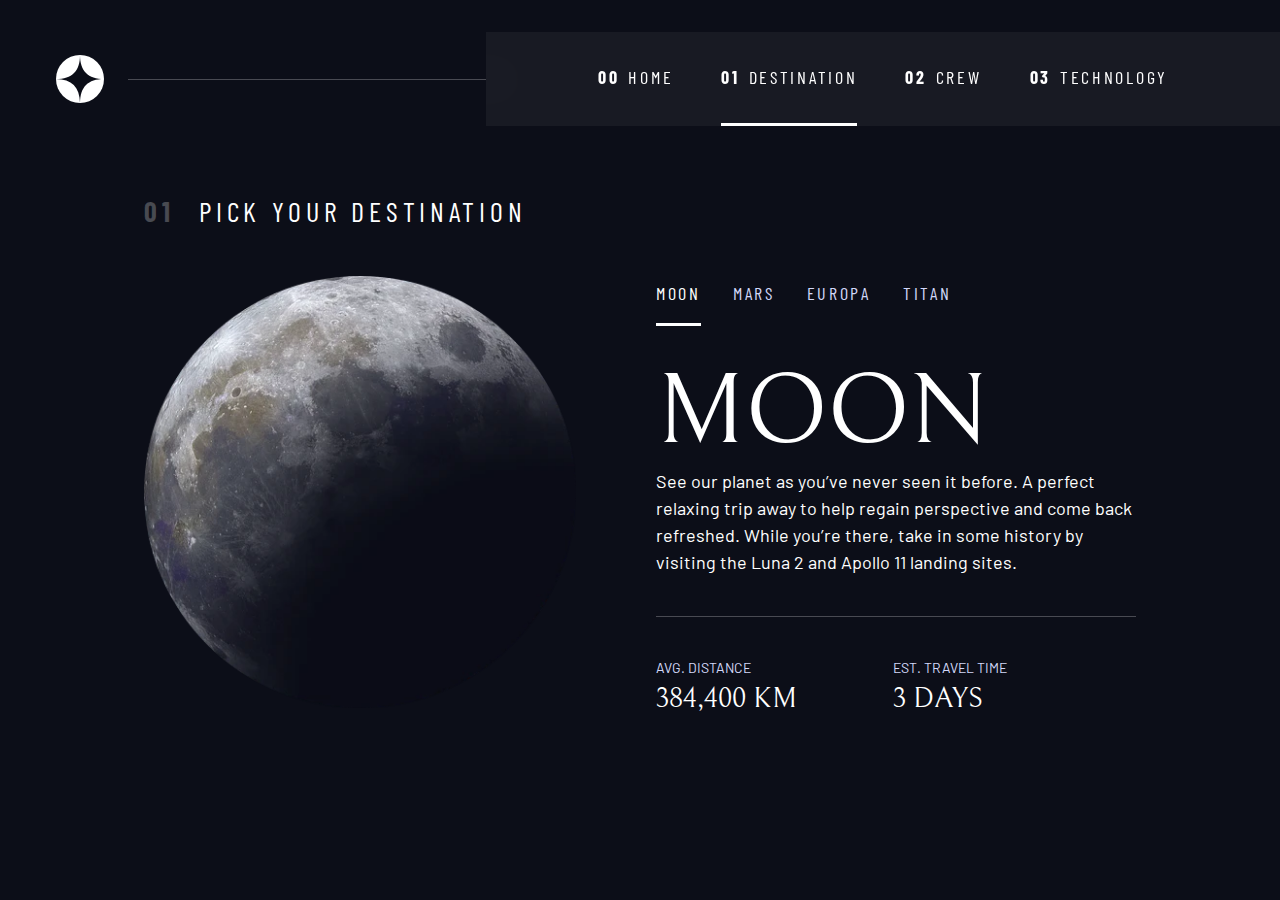
==== destination.html @ 4611977f "added via github desktop" ====
<!DOCTYPE html>
<html lang="en">
<head>
  <meta charset="UTF-8">
  <meta name="viewport" content="width=device-width, initial-scale=1.0">

  <link rel="icon" type="image/png" sizes="32x32" href="./assets/favicon-32x32.png">
  <!-- Google fonts -->
  <link rel="preconnect" href="https://fonts.googleapis.com">
  <link rel="preconnect" href="https://fonts.gstatic.com" crossorigin>
  <link href="https://fonts.googleapis.com/css2?family=Barlow+Condensed:wght@400;700&family=Bellefair&family=Barlow:wght@400;700&display=swap"
      rel="stylesheet">
      
  <!-- Our custom CSS -->
  <link rel="stylesheet" href="style.css">
  <title>Frontend Mentor | Space tourism website</title>
  <script src="index.js" defer></script>
</head>

<body class="destination">
  <a class="skip-to-content" href="#main">Explore Mars</a>
  <header class="primary-header flex">
    <div>
      <img src="./assets/shared/logo.svg" alt="space tourism logo" class="logo">
    </div>
    <button class="mobile-nav-toggle" aria-controls="primary-navigation"><span class="sr-only" aria-expanded="false">Menu</span></button>
    <nav>
        <ul id="primary-navigation" data-visible="false" class="primary-navigation underline-indicators flex">
            <li ><a class="ff-sans-cond uppercase text-white letter-spacing-2" href="index.html"><span aria-hidden="true">00</span>Home</a>
            <li class="active"><a class="ff-sans-cond uppercase text-white letter-spacing-2" href="destination.html"><span aria-hidden="true">01</span>Destination</a>
            <li><a class="ff-sans-cond uppercase text-white letter-spacing-2" href="crew-commander.html"><span aria-hidden="true">02</span>Crew</a>
            <li><a class="ff-sans-cond uppercase text-white letter-spacing-2" href="technology.html"><span aria-hidden="true">03</span>Technology</a>
        </ul>
    </nav>
  </header>
  
  <main id="main" class="grid-container grid-container--destination flow">
    <h1 class="numbered-title"><span aria-hidden="true">01</span> Pick your destination</h1>

    <img src="assets/image-moon.webp" alt="the moon">

    <div class="tab-list underline-indicators flex">
        <button aria-selected="true" class="uppercase ff-sans-cond text-accent bg-dark letter-spacing-2">Moon</button>
        <button aria-selected="false" class="uppercase ff-sans-cond text-accent bg-dark letter-spacing-2">Mars</button>
        <button aria-selected="false" class="uppercase ff-sans-cond text-accent bg-dark letter-spacing-2">Europa</button>
        <button aria-selected="false" class="uppercase ff-sans-cond text-accent bg-dark letter-spacing-2">Titan</button>
    </div>

    <article class="destination-info">
      <h2 class="fs-800 uppercase ff-serif">Moon</h2>

      <p>See our planet as you’ve never seen it before. A perfect relaxing trip away to help 
      regain perspective and come back refreshed. While you’re there, take in some history 
      by visiting the Luna 2 and Apollo 11 landing sites.</p>
      
      <div class="destination-meta flex">
        <div>
          <h3 class="text-accent fs-200 uppercase">Avg. distance</h3>
          <p class="fs-500 ff-serif uppercase">384,400 km</p>
        </div>
        <div>
          <h3 class="text-accent fs-200 uppercase">Est. travel time</h3>
          <p class="fs-500 ff-serif uppercase">3 days</p>
        </div>
      </div>
      
    </article>
  </main>

</body>
</html>
---- style.css ----
/* ------------------- */
/* Custom properties   */
/* ------------------- */

:root {
    /* colors */
    --clr-dark: 230 35% 7%;
    --clr-light: 231 77% 90%;
    --clr-white: 0 0% 100%;
    
    /* font-sizes */
    --fs-900: clamp(5rem, 8vw + 1rem, 9.375rem);
    --fs-800: 3.5rem;
    --fs-700: 1.5rem;
    --fs-600: 1rem;
    --fs-500: 1rem;
    --fs-400: 0.9375rem;
    --fs-300: 1rem;
    --fs-200: 0.875rem;
    
    /* font-families */
    --ff-serif: "Bellefair", serif;
    --ff-sans-cond: "Barlow Condensed", sans-serif;
    --ff-sans-normal: "Barlow", sans-serif;
}

@media (min-width: 35em) {
    :root {
        --fs-800: 5rem;
        --fs-700: 2.5rem;
        --fs-500: 1.25rem;
        --fs-600: 1.5rem;
        --fs-400: 1rem;
    }
}

@media (min-width: 45em) {
    :root {
        /* font-sizes */
        --fs-800: 6.25rem;
        --fs-700: 3.5rem;
        --fs-600: 2rem;
        --fs-500: 1.75rem;
        --fs-400: 1.125rem;
    }
}


/* ------------------- */
/* Reset               */
/* ------------------- */

/* https://piccalil.li/blog/a-modern-css-reset/ */

/* Box sizing */
*,
*::before,
*::after {
    box-sizing: border-box;
}

/* Reset margins */
body,
h1,
h2,
h3,
h4,
h5,
p,
figure,
picture {
    margin: 0; 
}

h1,
h2,
h3,
h4,
h5,
h6,
p {
    font-weight: 400;
}

/* set up the body */
body {
    font-family: var(--ff-sans-normal);
    font-size: var(--fs-400);
    color: hsl( var(--clr-white) );
    background-color: hsl( var(--clr-dark) );
    line-height: 1.5;
    min-height: 100vh;
    display: grid;
    grid-template-rows: min-content 1fr;
   
    overflow-x: hidden;
}

/* make images easier to work with */
img,
picutre {
    max-width: 100%;
    display: block;
}

/* make form elements easier to work with */
input,
button,
textarea,
select {
    font: inherit;
}

/* remove animations for people who've turned them off */
@media (prefers-reduced-motion: reduce) {  
  *,
  *::before,
  *::after {
    animation-duration: 0.01ms !important;
    animation-iteration-count: 1 !important;
    transition-duration: 0.01ms !important;
    scroll-behavior: auto !important;
  }
}


/* ------------------- */
/* Utility classes     */
/* ------------------- */

/* general */

.flex {
    display: flex;
    gap: var(--gap, 1rem);
}

.grid {
    display: grid;
    gap: var(--gap, 1rem);
}

.d-block {
    display: block;
}

.flow > *:where(:not(:first-child)) {
    margin-top: var(--flow-space, 1rem);
}

.container {
    padding-inline: 2em;
    margin-inline: auto;
    max-width: 80rem;
}

.sr-only {
  position: absolute; 
  width: 1px;
  height: 1px;
  padding: 0;
  margin: -1px; 
  overflow: hidden;
  clip: rect(0, 0, 0, 0);
  white-space: nowrap; 
  border: 0;
}

.skip-to-content {
    position: absolute;
    z-index: 2222;
    background-color: hsl( var(--clr-white) / .05);
    backdrop-filter: blur(1.5rem);
    color: hsl( var(--clr-white) );
    padding: .5em 1em;
    margin-inline: auto;
    transform: translateY(-100%);
    transition: 250ms ease-in;
}

.skip-to-content:focus {
    transform: translateY(0);
   
}

/* colors */

.bg-dark { background-color: hsl( var(--clr-dark) );}
.bg-accent { background-color: hsl( var(--clr-light) );}
.bg-white { background-color: hsl( var(--clr-white) );}

.text-dark { color: hsl( var(--clr-dark) );}
.text-accent { color: hsl( var(--clr-light) );}
.text-white { color: hsl( var(--clr-white) );}

/* typography */

.ff-serif { font-family: var(--ff-serif); } 
.ff-sans-cond { font-family: var(--ff-sans-cond); } 
.ff-sans-normal { font-family: var(--ff-sans-normal); } 

.letter-spacing-1 { letter-spacing: 4.75px; } 
.letter-spacing-2 { letter-spacing: 2.7px; } 
.letter-spacing-3 { letter-spacing: 2.35px; } 

.uppercase { text-transform: uppercase; }

.fs-900 { font-size: var(--fs-900); }
.fs-800 { font-size: var(--fs-800); }
.fs-700 { font-size: var(--fs-700); }
.fs-600 { font-size: var(--fs-600); }
.fs-500 { font-size: var(--fs-500); }
.fs-400 { font-size: var(--fs-400); }
.fs-300 { font-size: var(--fs-300); }
.fs-200 { font-size: var(--fs-200); }

.fs-900,
.fs-800,
.fs-700,
.fs-600 {
    line-height: 1.1;
}

.numbered-title {
    font-family: var(--ff-sans-cond);
    font-size: var(--fs-500);
    text-transform: uppercase;
    letter-spacing: 4.72px; 
}

.numbered-title span {
    margin-right: .5em;
    font-weight: 700;
    color: hsl( var(--clr-white) / .25);
}


/* ------------------- */
/* Compontents         */
/* ------------------- */

.large-button {
    font-size: 2rem;
    position: relative;
    z-index: 1;
    display: inline-grid;
    place-items: center;
    padding: 0 2em;
    border-radius: 50%;
    aspect-ratio: 1;
    text-decoration: none;
}

.large-button::after {
    content: '';
    position: absolute;
    z-index: -1;
    width: 100%;
    height: 100%;
    background: hsl( var(--clr-white) / .1);
    border-radius: 50%;
    opacity: 0;
    transition: opacity 500ms linear, transform 750ms ease-in-out;
}
 
.large-button:hover::after,
.large-button:focus::after {
    opacity: 1;
    transform: scale(1.5);
}

/* Primary header */

.logo {
    margin: 1.5rem clamp(1.5rem, 5vw, 3.5rem);
}

.primary-header {
    justify-content: space-between;
    align-items: center;
}

.primary-navigation {
    --gap: clamp(1.5rem, 5vw, 3rem);
    --underline-gap: 2rem;
    list-style: none;
    padding: 0;
    margin: 0;
    background: hsl( var(--clr-dark) / .90);
}

.primary-navigation >:last-child {
    justify-content: end;
}

.primary-navigation a {
    text-decoration: none;
}

.primary-navigation a > span {
    font-weight: 700;
    margin-right: .5em;
}

@supports (backdrop-filter: blur(1.5rem)) {
    .primary-navigation {
        background: hsl( var(--clr-white) / .05);
        backdrop-filter: blur(1.5rem);
    }
}

.mobile-nav-toggle {
    display: none;
}


@media (max-width: 35rem) {
    .primary-navigation {
    --underline-gap: .5rem;
    position: fixed;
    z-index: 1000;
    inset: 0 0 0 30%;
    padding: min(20rem, 15vh) 2rem;
    flex-direction: column;
    transform: translateX(100%);
    transition: 500ms ease-in-out;
    }

    .primary-navigation[data-visible = "true"] {
        transform: translateX(0%);
    }

    .mobile-nav-toggle {
        display: block;
        position: absolute;
        z-index: 2000;
        top: 2rem;
        right: 1rem;
        background: transparent;
        background-image: url(./assets/shared/icon-hamburger.svg);
        background-repeat: no-repeat;
        background-position: center;
        width: 1.5rem;
        aspect-ratio: 1;
        border: 0;
    }

    .mobile-nav-toggle[aria-expanded="true"]{
        background-image: url(./assets/shared/close.svg);
    }
}

@media (min-width: 35em) {
    .primary-navigation {
        padding-inline: clamp(3rem, 10vw, 7rem)
    }
}

@media (min-width: 35em) and (max-width: 49.999em) {
    .primary-navigation a > span {
        display: none;
    }
}

@media (min-width: 50em) {

    .primary-header::after {
        content: '';
        display: block;
        position: relative;
        height: 1px;
        width: 100%;
        margin-right: -3rem;
        background: hsl( var(--clr-white) / .25);
        order: 1;
    }

    nav {
        order: 2;
    }

    .primary-navigation {
        margin-block: 2rem;
    }
}

.underline-indicators > * {
    cursor: pointer;
    padding: var(--underline-gap, 1rem) 0;
    border: 0;
    border-bottom: .2rem solid hsl( var(--clr-white) / 0 );
}

.underline-indicators > *:focus {
    border-color: hsl( var(--clr-white) / .5);
}

@media (hover: hover) {
    .underline-indicators > *:hover{
        border-color: hsl( var(--clr-white) / .5);
    }
}

    .underline-indicators > .active,
    .underline-indicators > [aria-selected="true"] {
        color: hsl( var(--clr-white) / 1);
        border-color: hsl( var(--clr-white) / 1); 
    }

.tab-list {
    --gap: 2rem;
}

.dot-indicators > * {
    cursor: pointer;
    border: 0;
    border-radius: 50%;
    padding: .5em;
    background-color: hsl( var(--clr-white) / .25);
}
 
.dot-indicators > *:hover,
.dot-indicators > *:focus { 
    background-color: hsl( var(--clr-white) / .5);
}

.dot-indicators > [aria-selected="true"] {
    background-color: hsl( var(--clr-white) / 1); 
}

/* ------------------- */
/* Page specific background      */
/* ------------------- */
body {
    background-size: cover;
    background-position: bottom center;
}
/* home */

.home {
    background-image: url(./assets/shared/bgdesktop.jpg);
}

@media (min-width: 35rem) {
    .home {
        background-position: center center;
    }
}

/* ------------------- */
/*       Layout        */
/* ------------------- */


.grid-container {
    text-align: center;
    display: grid;
    place-items: center;
    padding-inline: 1rem;
    padding-bottom: 4rem;
}

.grid-container p:not([class]) {
    max-width: 50ch;
}

.numbered-title {
    grid-area: title;
}

/* destination layout */

.grid-container--destination {
    --flow-space: 2rem;
    grid-template-areas: 
        'title'
        'image'
        'tabs'
        'content'
}

.grid-container--destination > .numbered-title {
    grid-area: title;
}

.grid-container--destination > img {
    grid-area: image;
    max-width: 60%;
}

.grid-container--destination > .tab-list {
    grid-area: tabs;

}

.grid-container--destination > .destination-info {
    grid-area: content;
    
}

.destination-meta {
    flex-direction: column;
    border-top: 1px solid hsl( var(--clr-white) / .25);
    padding-top: 2.5rem;
    margin-top: 2.5rem;
}

.destination-meta p {
    font-size: 1.75rem;
}

@media (min-width: 35em){
    .numbered-title {
        justify-self: start;
        margin-top: 2rem;
    }

    .destination-meta {
        flex-direction: row;
        justify-content: space-evenly;
    }
    
}

/* The crew layout */

.grid-container--crew {
    --flow-space: 2rem;
    grid-template-areas: 
        'title'
        'image'
        'dots'
        'content';
}

.grid-container--crew > img {
    grid-area: image;
    max-width: 60%;
}

.grid-container--crew > .dot-indicators {
    grid-area: dots;
}

.grid-container--crew > .crew-info {
    grid-area: content;
}

@media (min-width: 45em) {
    .grid-container {
        text-align: left;
        column-gap: var(--container-gap, 2rem);
        grid-template-columns: minmax(2rem, 1fr) repeat(2, minmax(0, 30rem)) minmax(2rem, 1fr);
    }
    
    .grid-container--home > *:first-child {
        grid-column: 2;
    }

    .grid-container--home > *:last-child {
        grid-column: 3;
    }

    .grid-container--home {
        padding-bottom: max(6rem, 20vh);
        align-items: end;
    }

    .grid-container--destination {
        justify-items: start;
        align-content: start;
        grid-template-areas: 
            '. title title .'
            '. image tabs .'
            '. image content .';
            
    }

    .grid-container--destination > img {
        max-width: 90%;
    }

    .destination-meta {
        --gap: min(8vw, 6rem);
        justify-content: start;
    }

}
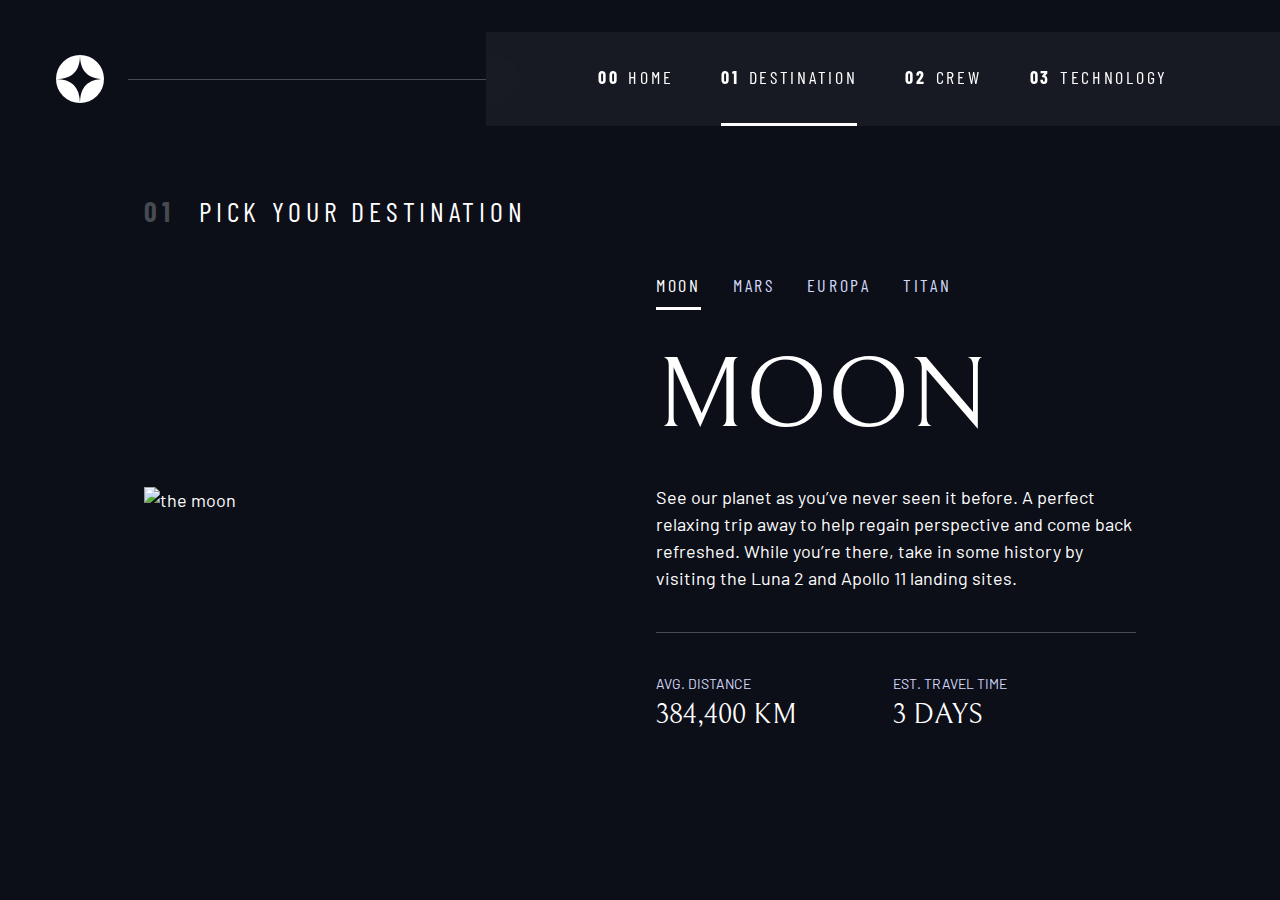
==== commit 7a7a7413: "added via github desktop" ====
--- a/destination.html
+++ b/destination.html
@@ -14,7 +14,8 @@
   <!-- Our custom CSS -->
   <link rel="stylesheet" href="style.css">
   <title>Frontend Mentor | Space tourism website</title>
-  <script src="index.js" defer></script>
+  <script src="navigation.js" defer></script>
+  <script src="tabs.js" defer></script>
 </head>
 
 <body class="destination">
@@ -28,7 +29,7 @@
         <ul id="primary-navigation" data-visible="false" class="primary-navigation underline-indicators flex">
             <li ><a class="ff-sans-cond uppercase text-white letter-spacing-2" href="index.html"><span aria-hidden="true">00</span>Home</a>
             <li class="active"><a class="ff-sans-cond uppercase text-white letter-spacing-2" href="destination.html"><span aria-hidden="true">01</span>Destination</a>
-            <li><a class="ff-sans-cond uppercase text-white letter-spacing-2" href="crew-commander.html"><span aria-hidden="true">02</span>Crew</a>
+            <li><a class="ff-sans-cond uppercase text-white letter-spacing-2" href="crew.html"><span aria-hidden="true">02</span>Crew</a>
             <li><a class="ff-sans-cond uppercase text-white letter-spacing-2" href="technology.html"><span aria-hidden="true">03</span>Technology</a>
         </ul>
     </nav>
@@ -36,17 +37,30 @@
   
   <main id="main" class="grid-container grid-container--destination flow">
     <h1 class="numbered-title"><span aria-hidden="true">01</span> Pick your destination</h1>
-
-    <img src="assets/image-moon.webp" alt="the moon">
-
-    <div class="tab-list underline-indicators flex">
-        <button aria-selected="true" class="uppercase ff-sans-cond text-accent bg-dark letter-spacing-2">Moon</button>
-        <button aria-selected="false" class="uppercase ff-sans-cond text-accent bg-dark letter-spacing-2">Mars</button>
-        <button aria-selected="false" class="uppercase ff-sans-cond text-accent bg-dark letter-spacing-2">Europa</button>
-        <button aria-selected="false" class="uppercase ff-sans-cond text-accent bg-dark letter-spacing-2">Titan</button>
+    
+    <picture id="moon-image">
+      <img src="assets/shared/image-moon.webp" alt="the moon">
+    </picture>
+    <picture hidden id="mars-image">
+      <img src="assets/shared/image-mars.webp" alt="the planet mars">
+    </picture>
+    <picture hidden id="europa-image">
+      <img src="assets/shared/image-europa.webp" alt="the planet europa">
+    </picture>
+    <picture hidden id="titan-image">
+      <img src="assets/shared/image-titan.webp" alt="the moon titan">
+    </picture>
+    
+    
+    <div class="tab-list underline-indicators flex" role="tablist" aria-label="destination list">
+        <button aria-selected="true" role="tab" aria-controls="moon-tab" class="uppercase ff-sans-cond text-accent letter-spacing-2" tabindex="0" data-image="moon-image">Moon</button>
+        <button aria-selected="false" role="tab" aria-controls="mars-tab" class="uppercase ff-sans-cond text-accent letter-spacing-2" tabindex="-1" data-image="mars-image">Mars</button>
+        <button aria-selected="false" role="tab" aria-controls="europa-tab" class="uppercase ff-sans-cond text-accent letter-spacing-2" tabindex="-1" data-image="europa-image">Europa</button>
+        <button aria-selected="false" role="tab" aria-controls="titan-tab" class="uppercase ff-sans-cond text-accent letter-spacing-2" tabindex="-1" data-image="titan-image">Titan</button>
     </div>
 
-    <article class="destination-info">
+    <!-- The moon -->
+    <article class="destination-info flow" id="moon-tab" tabindex="0" role="tabpanel">
       <h2 class="fs-800 uppercase ff-serif">Moon</h2>
 
       <p>See our planet as you’ve never seen it before. A perfect relaxing trip away to help 
@@ -56,14 +70,73 @@
       <div class="destination-meta flex">
         <div>
           <h3 class="text-accent fs-200 uppercase">Avg. distance</h3>
-          <p class="fs-500 ff-serif uppercase">384,400 km</p>
+          <p class="ff-serif uppercase">384,400 km</p>
         </div>
         <div>
           <h3 class="text-accent fs-200 uppercase">Est. travel time</h3>
-          <p class="fs-500 ff-serif uppercase">3 days</p>
+          <p class="ff-serif uppercase">3 days</p>
         </div>
       </div>
+    </article>
+    
+    <!-- Mars -->
+    <article hidden class="destination-info flow" id="mars-tab" tabindex="0"  role="tabpanel">
+      <h2 class="fs-800 uppercase ff-serif">Mars</h2>
+
+      <p>Don’t forget to pack your hiking boots. You’ll need them to tackle Olympus Mons, 
+  the tallest planetary mountain in our solar system. It’s two and a half times 
+  the size of Everest!</p>
       
+      <div class="destination-meta flex">
+        <div>
+          <h3 class="text-accent fs-200 uppercase">Avg. distance</h3>
+          <p class="ff-serif uppercase">225 mil. km</p>
+        </div>
+        <div>
+          <h3 class="text-accent fs-200 uppercase">Est. travel time</h3>
+          <p class="ff-serif uppercase">9 months</p>
+        </div>
+      </div>
+    </article>
+    
+    <!-- Europa -->
+    <article hidden class="destination-info flow" id="europa-tab" tabindex="0"  role="tabpanel">
+      <h2 class="fs-800 uppercase ff-serif">Europa</h2>
+
+      <p>The smallest of the four Galilean moons orbiting Jupiter, Europa is a 
+  winter lover’s dream. With an icy surface, it’s perfect for a bit of 
+  ice skating, curling, hockey, or simple relaxation in your snug 
+  wintery cabin.</p>
+      <div class="destination-meta flex">
+        <div>
+          <h3 class="text-accent fs-200 uppercase">Avg. distance</h3>
+          <p class="ff-serif uppercase">628 mil. km</p>
+        </div>
+        <div>
+          <h3 class="text-accent fs-200 uppercase">Est. travel time</h3>
+          <p class="ff-serif uppercase">3 years</p>
+        </div>
+      </div>
+    </article>
+    
+    <!-- Titan -->
+    <article hidden class="destination-info flow" id="titan-tab" tabindex="0"  role="tabpanel">
+      <h2 class="fs-800 uppercase ff-serif">Titan</h2>
+
+      <p>The only moon known to have a dense atmosphere other than Earth, Titan 
+  is a home away from home (just a few hundred degrees colder!). As a 
+  bonus, you get striking views of the Rings of Saturn.</p>
+      
+      <div class="destination-meta flex">
+        <div>
+          <h3 class="text-accent fs-200 uppercase">Avg. distance</h3>
+          <p class="ff-serif uppercase">1.6 bil. km</p>
+        </div>
+        <div>
+          <h3 class="text-accent fs-200 uppercase">Est. travel time</h3>
+          <p class="ff-serif uppercase">7 years</p>
+        </div>
+      </div>
     </article>
   </main>
 
--- a/style.css
+++ b/style.css
@@ -92,7 +92,6 @@
     min-height: 100vh;
     display: grid;
     grid-template-rows: min-content 1fr;
-   
     overflow-x: hidden;
 }
 
@@ -147,6 +146,11 @@
 .flow > *:where(:not(:first-child)) {
     margin-top: var(--flow-space, 1rem);
 }
+
+.flow--space-small {
+    --flow-space: .5rem;
+}
+
 
 .container {
     padding-inline: 2em;
@@ -386,9 +390,10 @@
 
 .underline-indicators > * {
     cursor: pointer;
-    padding: var(--underline-gap, 1rem) 0;
+    padding: var(--underline-gap, .5rem) 0;
     border: 0;
     border-bottom: .2rem solid hsl( var(--clr-white) / 0 );
+    background-color: transparent;
 }
 
 .underline-indicators > *:focus {
@@ -438,15 +443,31 @@
 /* home */
 
 .home {
-    background-image: url(./assets/shared/bgdesktop.jpg);
+    background-image: url(./assets/shared/bgmobile.jpg);
 }
 
 @media (min-width: 35rem) {
     .home {
+        background-image: url(./assets/shared/bgtablet.jpg);
         background-position: center center;
     }
 }
 
+@media (min-width: 45rem) {
+    .home {
+        background-image: url(./assets/shared/bgdesktop.jpg);
+        background-position: center center;
+    }
+}
+
+/* destination */
+
+    .destination {
+        background-image: url(./assets/shared/);
+        background-position: center;
+    }
+
+    
 /* ------------------- */
 /*       Layout        */
 /* ------------------- */
@@ -483,7 +504,7 @@
     grid-area: title;
 }
 
-.grid-container--destination > img {
+.grid-container--destination > picture {
     grid-area: image;
     max-width: 60%;
 }
@@ -509,18 +530,7 @@
     font-size: 1.75rem;
 }
 
-@media (min-width: 35em){
-    .numbered-title {
-        justify-self: start;
-        margin-top: 2rem;
-    }
-
-    .destination-meta {
-        flex-direction: row;
-        justify-content: space-evenly;
-    }
-    
-}
+
 
 /* The crew layout */
 
@@ -533,9 +543,10 @@
         'content';
 }
 
-.grid-container--crew > img {
+.grid-container--crew > picture {
     grid-area: image;
     max-width: 60%;
+    border-bottom: 1px solid hsl( var(--clr-white) / .1)
 }
 
 .grid-container--crew > .dot-indicators {
@@ -544,6 +555,32 @@
 
 .grid-container--crew > .crew-info {
     grid-area: content;
+}
+
+.crew-info h2 {
+    color: hsl( var(--clr-white) / .5);
+}
+
+@media (min-width: 35em){
+    .numbered-title {
+        justify-self: start;
+        margin-top: 2rem;
+    }
+
+    .destination-meta {
+        flex-direction: row;
+        justify-content: space-evenly;
+    }
+    
+    .grid-container--crew {
+        padding-bottom: 0;
+        grid-template-areas: 
+            'title'
+            'content'
+            'dots'
+            'image';
+    }
+
 }
 
 @media (min-width: 45em) {
@@ -576,8 +613,9 @@
             
     }
 
-    .grid-container--destination > img {
-        max-width: 90%;
+    .grid-container--destination > picture, 
+    .grid-container--crew > picture{
+        max-width: 80%;
     }
 
     .destination-meta {
@@ -585,5 +623,18 @@
         justify-content: start;
     }
 
-}
-
+    .grid-container--crew {
+        grid-template-areas: 
+            '. title image .'
+            '. content image .'
+            '. dots image .';
+    }
+
+    .grid-container--crew > .dot-indicators {
+        justify-self: start;
+    }
+
+    .grid-container--crew > picture {
+        align-self: end;
+    }
+}
